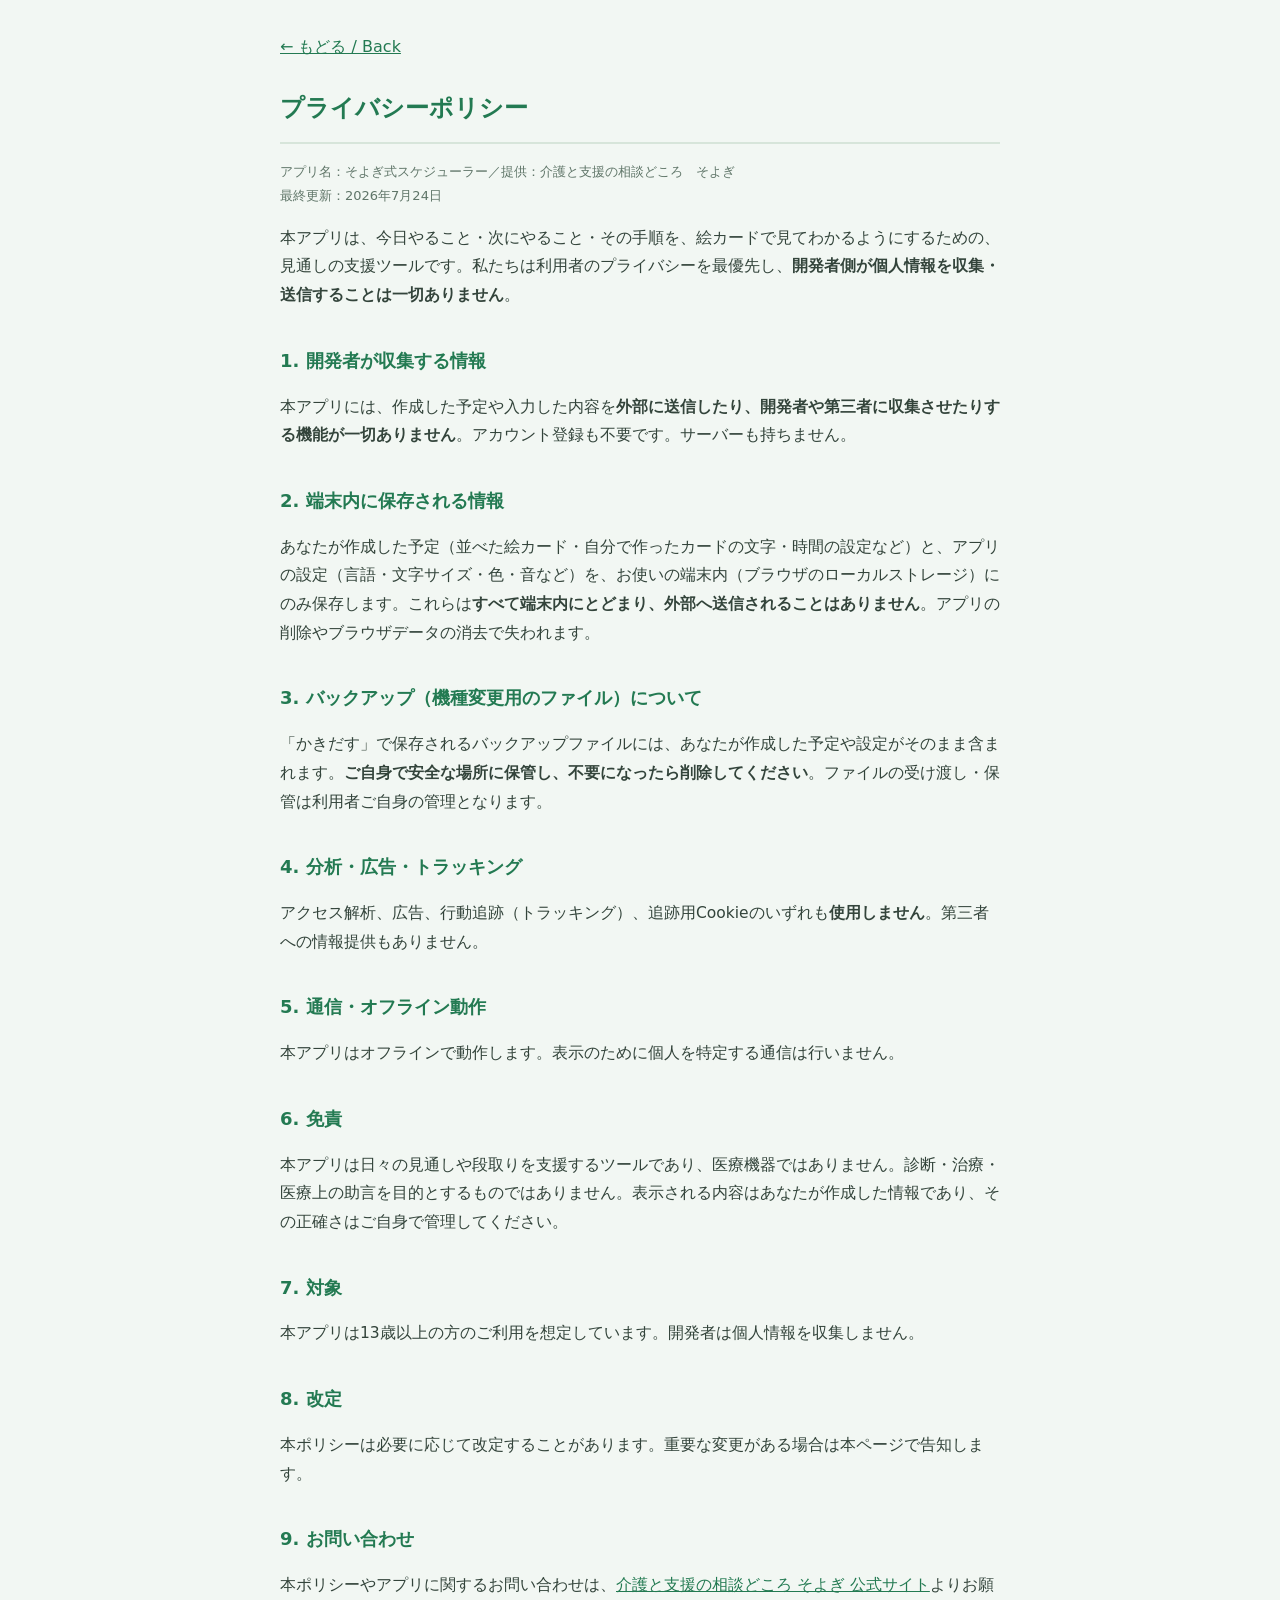
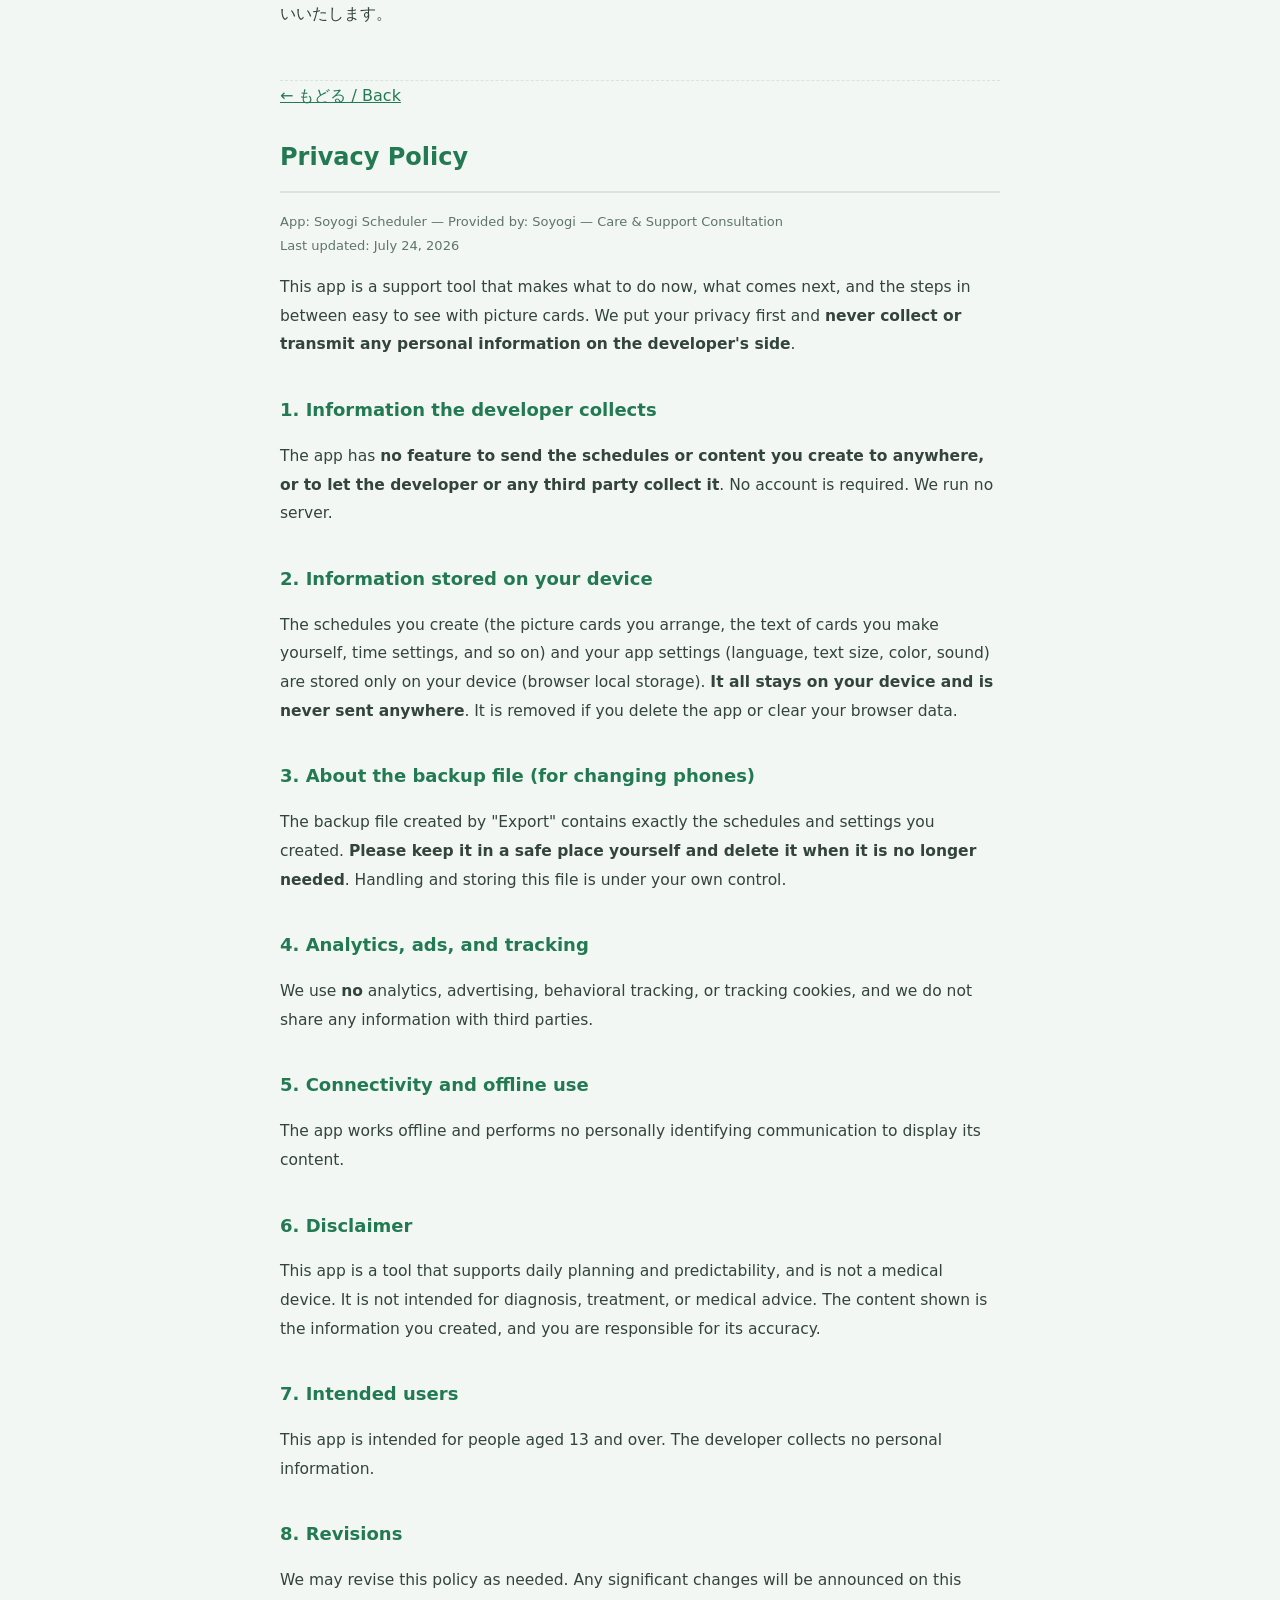
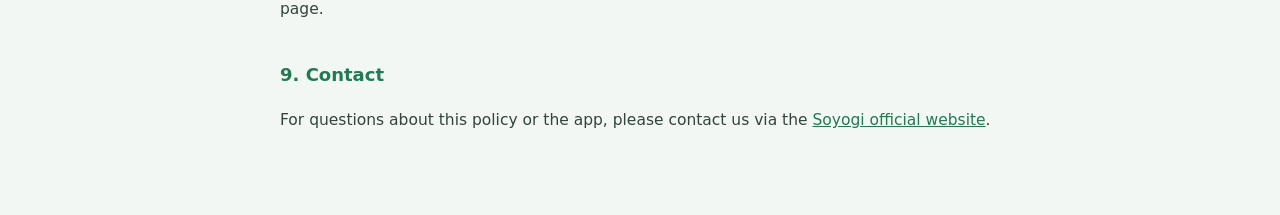
==== privacy.html @ bb0cbbb7 "web複製 初版: soyogi_scheduler_web (Vercel + Farcaster Mini App) - 本体 soyogi_scheduler から実行ファイルを複製(12言語i" ====
<!DOCTYPE html>
<html lang="ja">
<head>
<meta charset="UTF-8">
<meta name="viewport" content="width=device-width, initial-scale=1.0">
<meta name="theme-color" content="#2e9e6b">
<title>プライバシーポリシー｜そよぎ式スケジューラー</title>
<style>
  :root{ --brand:#237a52; --ink:#33443b; --soft:#5f7568; --line:#d7e5da; --bg:#f2f7f3; }
  *{box-sizing:border-box;}
  body{ margin:0; background:var(--bg); color:var(--ink);
    font-family:"Hiragino Kaku Gothic ProN","Yu Gothic UI","Noto Sans JP","Segoe UI",system-ui,sans-serif;
    line-height:1.85; }
  main{ max-width:760px; margin:0 auto; padding:32px 20px 64px; }
  h1{ font-size:24px; color:var(--brand); border-bottom:2px solid var(--line); padding-bottom:12px; }
  h2{ font-size:18px; color:var(--brand); margin-top:34px; }
  p,li{ font-size:15.5px; }
  ul{ padding-left:22px; }
  .meta{ color:var(--soft); font-size:13px; }
  .back{ display:inline-block; margin-bottom:8px; color:var(--brand); }
  .lang-sep{ margin:52px 0 0; border:0; border-top:1px dashed var(--line); }
  a{ color:var(--brand); }
</style>
</head>
<body>
<main>
  <a class="back" href="./">← もどる / Back</a>
  <h1>プライバシーポリシー</h1>
  <p class="meta">アプリ名：そよぎ式スケジューラー／提供：介護と支援の相談どころ　そよぎ<br>最終更新：2026年7月24日</p>

  <p>本アプリは、今日やること・次にやること・その手順を、絵カードで見てわかるようにするための、見通しの支援ツールです。私たちは利用者のプライバシーを最優先し、<strong>開発者側が個人情報を収集・送信することは一切ありません</strong>。</p>

  <h2>1. 開発者が収集する情報</h2>
  <p>本アプリには、作成した予定や入力した内容を<strong>外部に送信したり、開発者や第三者に収集させたりする機能が一切ありません</strong>。アカウント登録も不要です。サーバーも持ちません。</p>

  <h2>2. 端末内に保存される情報</h2>
  <p>あなたが作成した予定（並べた絵カード・自分で作ったカードの文字・時間の設定など）と、アプリの設定（言語・文字サイズ・色・音など）を、お使いの端末内（ブラウザのローカルストレージ）にのみ保存します。これらは<strong>すべて端末内にとどまり、外部へ送信されることはありません</strong>。アプリの削除やブラウザデータの消去で失われます。</p>

  <h2>3. バックアップ（機種変更用のファイル）について</h2>
  <p>「かきだす」で保存されるバックアップファイルには、あなたが作成した予定や設定がそのまま含まれます。<strong>ご自身で安全な場所に保管し、不要になったら削除してください</strong>。ファイルの受け渡し・保管は利用者ご自身の管理となります。</p>

  <h2>4. 分析・広告・トラッキング</h2>
  <p>アクセス解析、広告、行動追跡（トラッキング）、追跡用Cookieのいずれも<strong>使用しません</strong>。第三者への情報提供もありません。</p>

  <h2>5. 通信・オフライン動作</h2>
  <p>本アプリはオフラインで動作します。表示のために個人を特定する通信は行いません。</p>

  <h2>6. 免責</h2>
  <p>本アプリは日々の見通しや段取りを支援するツールであり、医療機器ではありません。診断・治療・医療上の助言を目的とするものではありません。表示される内容はあなたが作成した情報であり、その正確さはご自身で管理してください。</p>

  <h2>7. 対象</h2>
  <p>本アプリは13歳以上の方のご利用を想定しています。開発者は個人情報を収集しません。</p>

  <h2>8. 改定</h2>
  <p>本ポリシーは必要に応じて改定することがあります。重要な変更がある場合は本ページで告知します。</p>

  <h2>9. お問い合わせ</h2>
  <p>本ポリシーやアプリに関するお問い合わせは、<a href="https://soyogi.hp.peraichi.com/top" target="_blank" rel="noopener noreferrer">介護と支援の相談どころ そよぎ 公式サイト</a>よりお願いいたします。</p>

  <hr class="lang-sep">

  <a class="back" href="./">← もどる / Back</a>
  <h1>Privacy Policy</h1>
  <p class="meta">App: Soyogi Scheduler — Provided by: Soyogi — Care &amp; Support Consultation<br>Last updated: July 24, 2026</p>

  <p>This app is a support tool that makes what to do now, what comes next, and the steps in between easy to see with picture cards. We put your privacy first and <strong>never collect or transmit any personal information on the developer's side</strong>.</p>

  <h2>1. Information the developer collects</h2>
  <p>The app has <strong>no feature to send the schedules or content you create to anywhere, or to let the developer or any third party collect it</strong>. No account is required. We run no server.</p>

  <h2>2. Information stored on your device</h2>
  <p>The schedules you create (the picture cards you arrange, the text of cards you make yourself, time settings, and so on) and your app settings (language, text size, color, sound) are stored only on your device (browser local storage). <strong>It all stays on your device and is never sent anywhere</strong>. It is removed if you delete the app or clear your browser data.</p>

  <h2>3. About the backup file (for changing phones)</h2>
  <p>The backup file created by "Export" contains exactly the schedules and settings you created. <strong>Please keep it in a safe place yourself and delete it when it is no longer needed</strong>. Handling and storing this file is under your own control.</p>

  <h2>4. Analytics, ads, and tracking</h2>
  <p>We use <strong>no</strong> analytics, advertising, behavioral tracking, or tracking cookies, and we do not share any information with third parties.</p>

  <h2>5. Connectivity and offline use</h2>
  <p>The app works offline and performs no personally identifying communication to display its content.</p>

  <h2>6. Disclaimer</h2>
  <p>This app is a tool that supports daily planning and predictability, and is not a medical device. It is not intended for diagnosis, treatment, or medical advice. The content shown is the information you created, and you are responsible for its accuracy.</p>

  <h2>7. Intended users</h2>
  <p>This app is intended for people aged 13 and over. The developer collects no personal information.</p>

  <h2>8. Revisions</h2>
  <p>We may revise this policy as needed. Any significant changes will be announced on this page.</p>

  <h2>9. Contact</h2>
  <p>For questions about this policy or the app, please contact us via the <a href="https://soyogi.hp.peraichi.com/top" target="_blank" rel="noopener noreferrer">Soyogi official website</a>.</p>
</main>
</body>
</html>
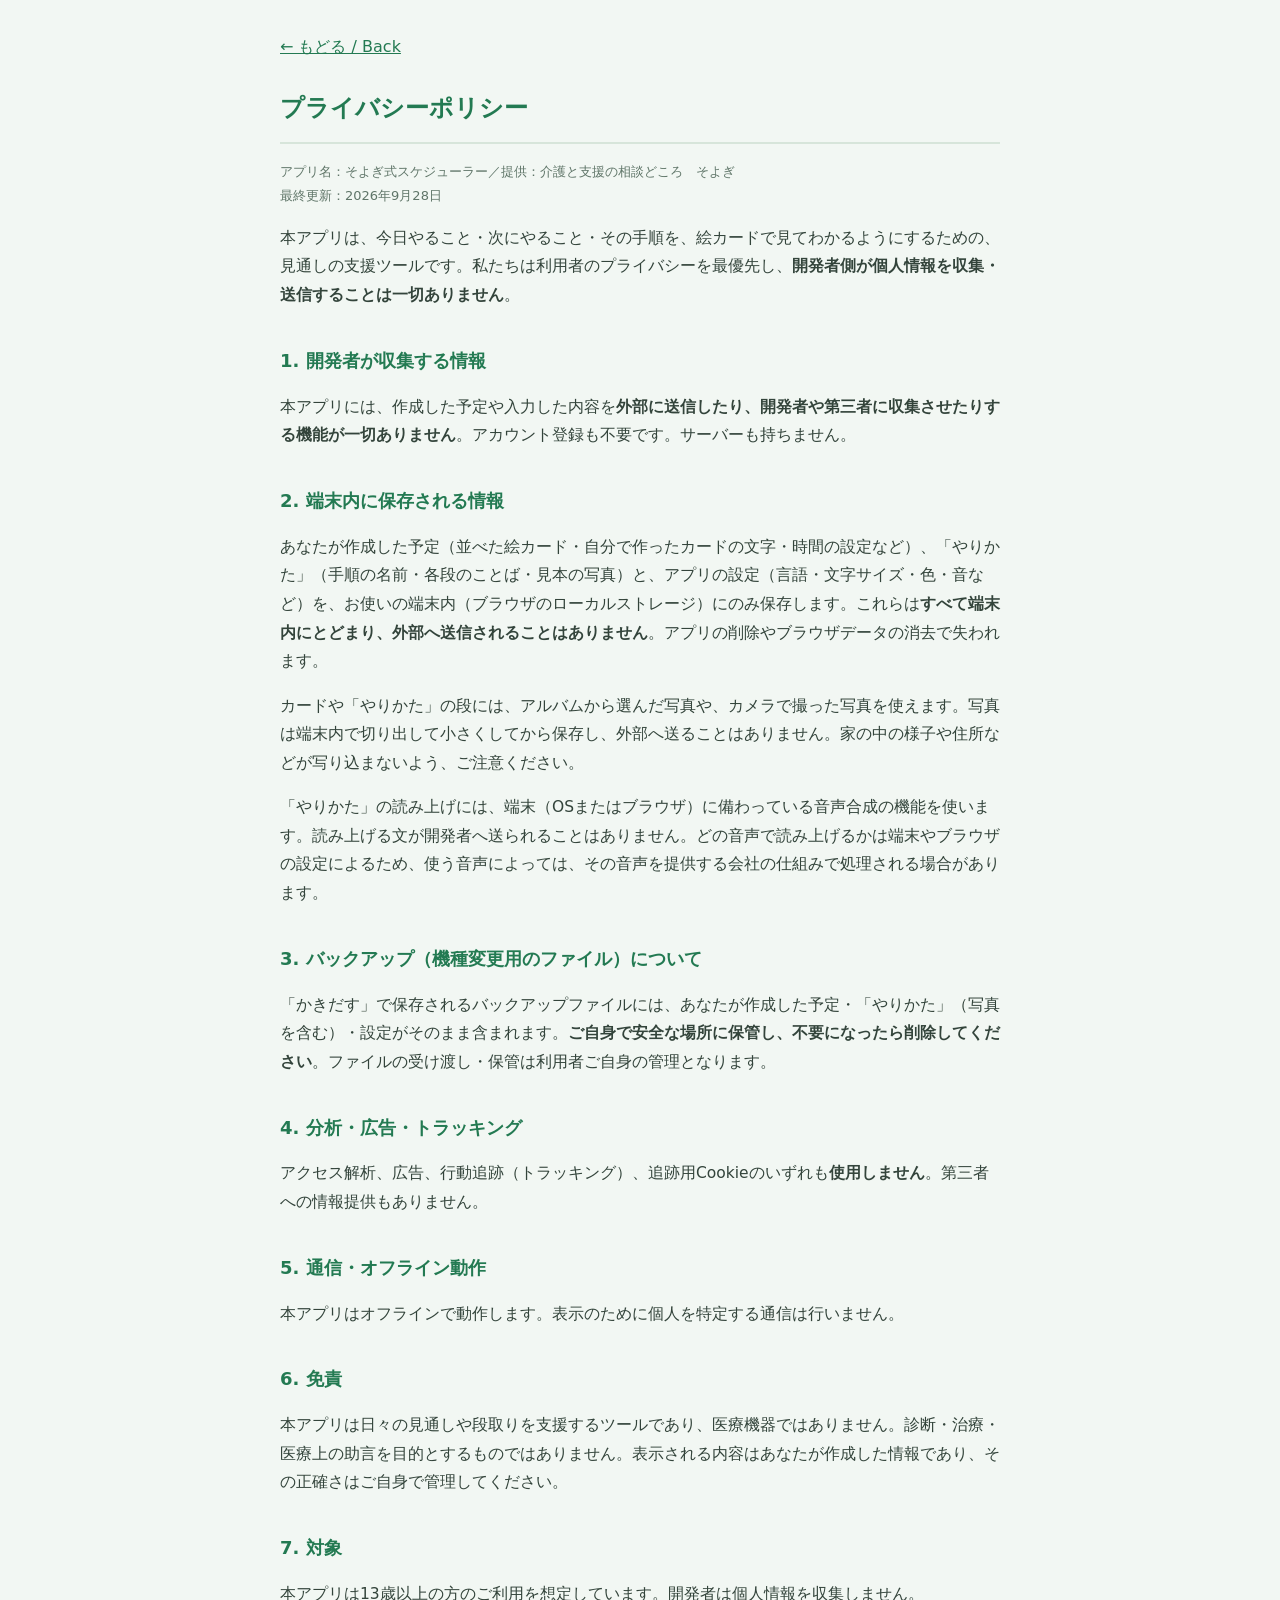
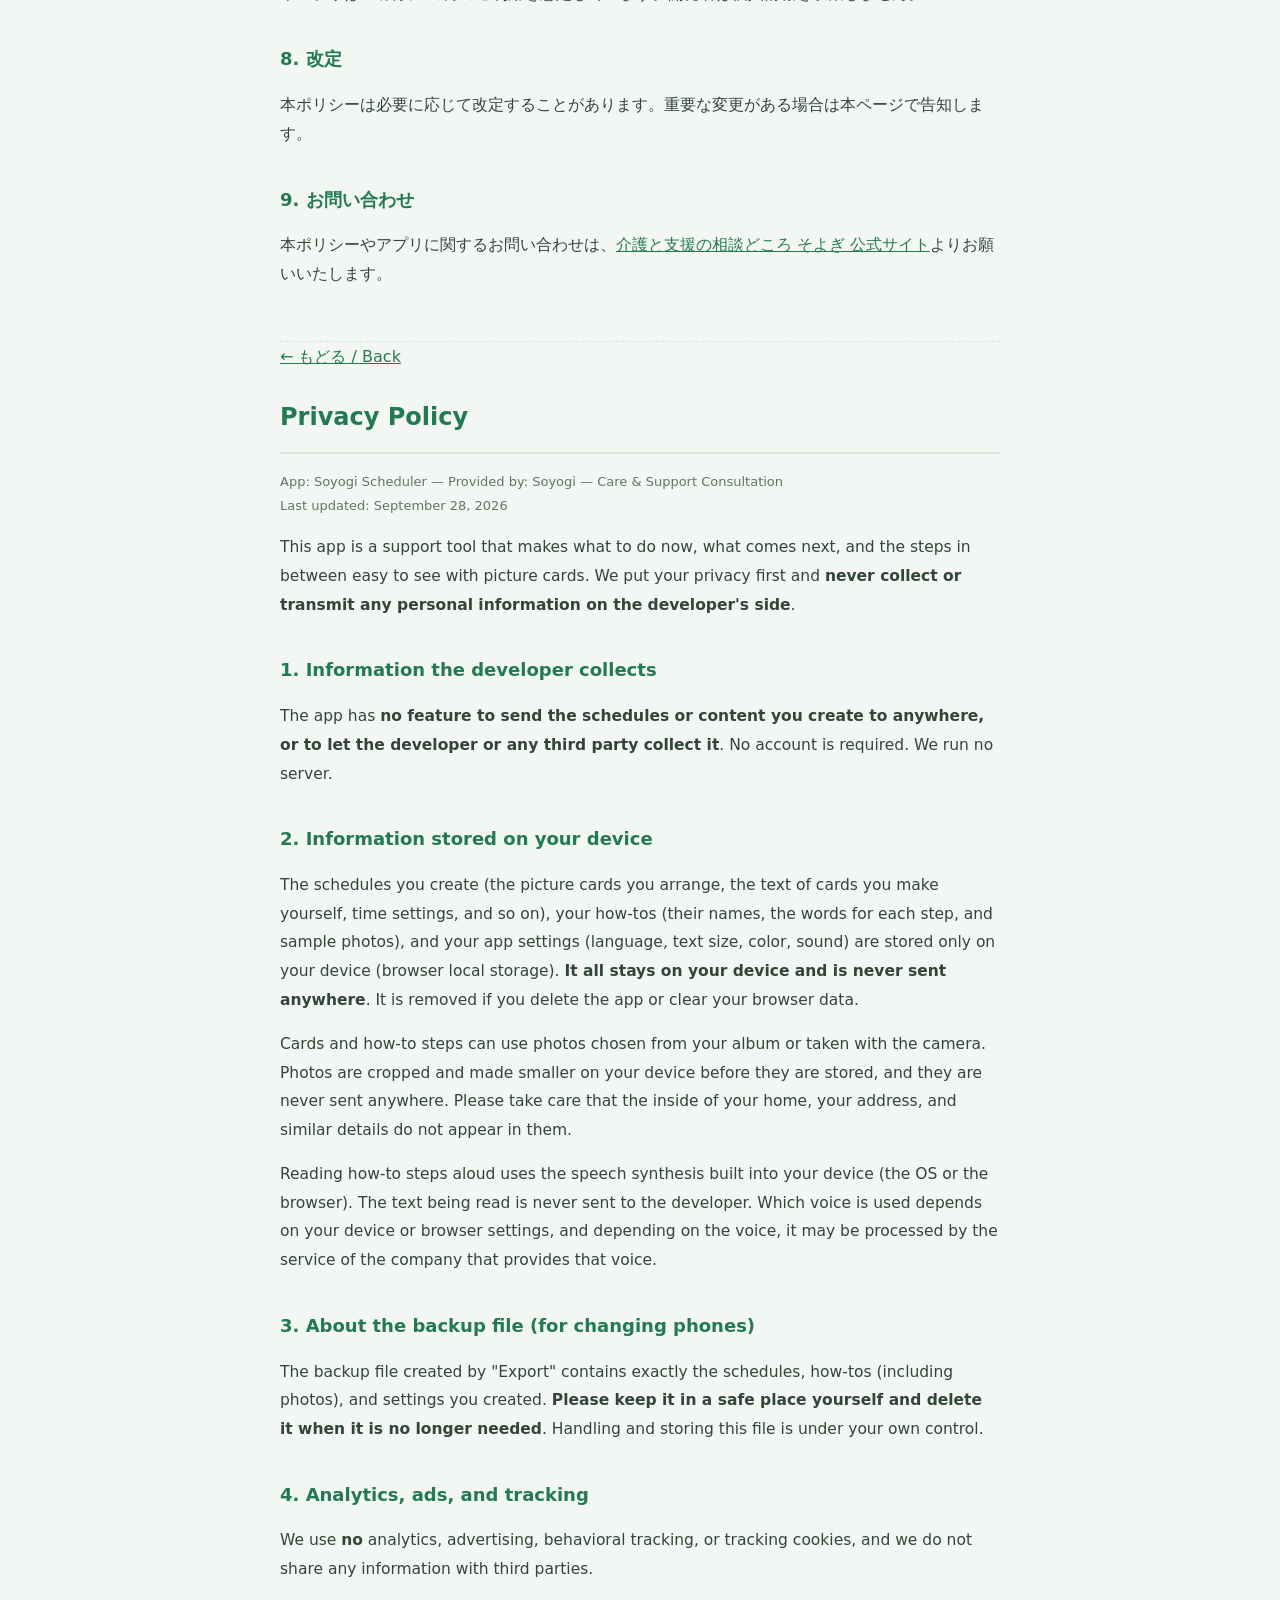
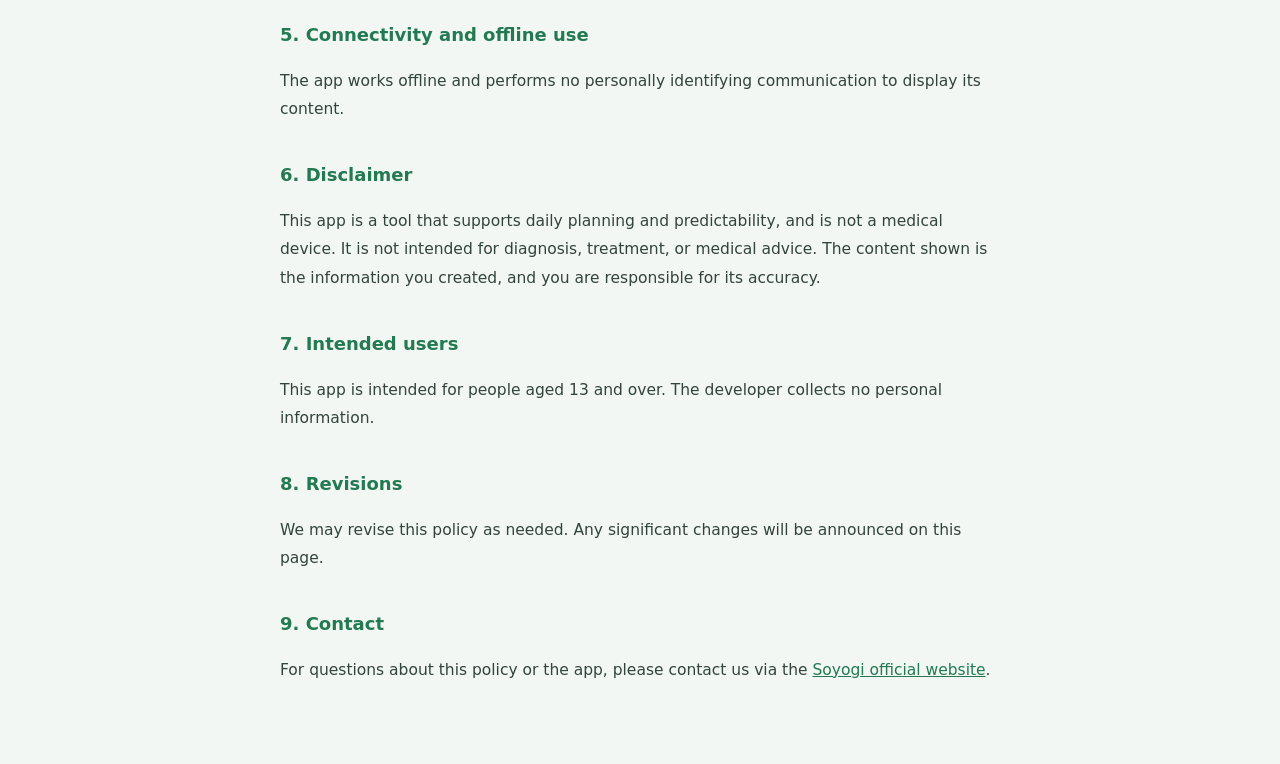
==== commit 3bdfd5c0: "v0.2.0 やりかた モード(タブ「やりかた」・12言語) - ひとつのことの手順を1だんずつ(案24)。名前をつけて いくつでも保存(sched.howto.v1・きょうの よていは上書きしない)" ====
--- a/privacy.html
+++ b/privacy.html
@@ -26,7 +26,7 @@
 <main>
   <a class="back" href="./">← もどる / Back</a>
   <h1>プライバシーポリシー</h1>
-  <p class="meta">アプリ名：そよぎ式スケジューラー／提供：介護と支援の相談どころ　そよぎ<br>最終更新：2026年7月24日</p>
+  <p class="meta">アプリ名：そよぎ式スケジューラー／提供：介護と支援の相談どころ　そよぎ<br>最終更新：2026年9月28日</p>
 
   <p>本アプリは、今日やること・次にやること・その手順を、絵カードで見てわかるようにするための、見通しの支援ツールです。私たちは利用者のプライバシーを最優先し、<strong>開発者側が個人情報を収集・送信することは一切ありません</strong>。</p>
 
@@ -34,10 +34,12 @@
   <p>本アプリには、作成した予定や入力した内容を<strong>外部に送信したり、開発者や第三者に収集させたりする機能が一切ありません</strong>。アカウント登録も不要です。サーバーも持ちません。</p>
 
   <h2>2. 端末内に保存される情報</h2>
-  <p>あなたが作成した予定（並べた絵カード・自分で作ったカードの文字・時間の設定など）と、アプリの設定（言語・文字サイズ・色・音など）を、お使いの端末内（ブラウザのローカルストレージ）にのみ保存します。これらは<strong>すべて端末内にとどまり、外部へ送信されることはありません</strong>。アプリの削除やブラウザデータの消去で失われます。</p>
+  <p>あなたが作成した予定（並べた絵カード・自分で作ったカードの文字・時間の設定など）、「やりかた」（手順の名前・各段のことば・見本の写真）と、アプリの設定（言語・文字サイズ・色・音など）を、お使いの端末内（ブラウザのローカルストレージ）にのみ保存します。これらは<strong>すべて端末内にとどまり、外部へ送信されることはありません</strong>。アプリの削除やブラウザデータの消去で失われます。</p>
+  <p>カードや「やりかた」の段には、アルバムから選んだ写真や、カメラで撮った写真を使えます。写真は端末内で切り出して小さくしてから保存し、外部へ送ることはありません。家の中の様子や住所などが写り込まないよう、ご注意ください。</p>
+  <p>「やりかた」の読み上げには、端末（OSまたはブラウザ）に備わっている音声合成の機能を使います。読み上げる文が開発者へ送られることはありません。どの音声で読み上げるかは端末やブラウザの設定によるため、使う音声によっては、その音声を提供する会社の仕組みで処理される場合があります。</p>
 
   <h2>3. バックアップ（機種変更用のファイル）について</h2>
-  <p>「かきだす」で保存されるバックアップファイルには、あなたが作成した予定や設定がそのまま含まれます。<strong>ご自身で安全な場所に保管し、不要になったら削除してください</strong>。ファイルの受け渡し・保管は利用者ご自身の管理となります。</p>
+  <p>「かきだす」で保存されるバックアップファイルには、あなたが作成した予定・「やりかた」（写真を含む）・設定がそのまま含まれます。<strong>ご自身で安全な場所に保管し、不要になったら削除してください</strong>。ファイルの受け渡し・保管は利用者ご自身の管理となります。</p>
 
   <h2>4. 分析・広告・トラッキング</h2>
   <p>アクセス解析、広告、行動追跡（トラッキング）、追跡用Cookieのいずれも<strong>使用しません</strong>。第三者への情報提供もありません。</p>
@@ -55,13 +57,13 @@
   <p>本ポリシーは必要に応じて改定することがあります。重要な変更がある場合は本ページで告知します。</p>
 
   <h2>9. お問い合わせ</h2>
-  <p>本ポリシーやアプリに関するお問い合わせは、<a href="https://soyogi.hp.peraichi.com/top" target="_blank" rel="noopener noreferrer">介護と支援の相談どころ そよぎ 公式サイト</a>よりお願いいたします。</p>
+  <p>本ポリシーやアプリに関するお問い合わせは、<a href="https://soudansoyogi.com/" target="_blank" rel="noopener noreferrer">介護と支援の相談どころ そよぎ 公式サイト</a>よりお願いいたします。</p>
 
   <hr class="lang-sep">
 
   <a class="back" href="./">← もどる / Back</a>
   <h1>Privacy Policy</h1>
-  <p class="meta">App: Soyogi Scheduler — Provided by: Soyogi — Care &amp; Support Consultation<br>Last updated: July 24, 2026</p>
+  <p class="meta">App: Soyogi Scheduler — Provided by: Soyogi — Care &amp; Support Consultation<br>Last updated: September 28, 2026</p>
 
   <p>This app is a support tool that makes what to do now, what comes next, and the steps in between easy to see with picture cards. We put your privacy first and <strong>never collect or transmit any personal information on the developer's side</strong>.</p>
 
@@ -69,10 +71,12 @@
   <p>The app has <strong>no feature to send the schedules or content you create to anywhere, or to let the developer or any third party collect it</strong>. No account is required. We run no server.</p>
 
   <h2>2. Information stored on your device</h2>
-  <p>The schedules you create (the picture cards you arrange, the text of cards you make yourself, time settings, and so on) and your app settings (language, text size, color, sound) are stored only on your device (browser local storage). <strong>It all stays on your device and is never sent anywhere</strong>. It is removed if you delete the app or clear your browser data.</p>
+  <p>The schedules you create (the picture cards you arrange, the text of cards you make yourself, time settings, and so on), your how-tos (their names, the words for each step, and sample photos), and your app settings (language, text size, color, sound) are stored only on your device (browser local storage). <strong>It all stays on your device and is never sent anywhere</strong>. It is removed if you delete the app or clear your browser data.</p>
+  <p>Cards and how-to steps can use photos chosen from your album or taken with the camera. Photos are cropped and made smaller on your device before they are stored, and they are never sent anywhere. Please take care that the inside of your home, your address, and similar details do not appear in them.</p>
+  <p>Reading how-to steps aloud uses the speech synthesis built into your device (the OS or the browser). The text being read is never sent to the developer. Which voice is used depends on your device or browser settings, and depending on the voice, it may be processed by the service of the company that provides that voice.</p>
 
   <h2>3. About the backup file (for changing phones)</h2>
-  <p>The backup file created by "Export" contains exactly the schedules and settings you created. <strong>Please keep it in a safe place yourself and delete it when it is no longer needed</strong>. Handling and storing this file is under your own control.</p>
+  <p>The backup file created by "Export" contains exactly the schedules, how-tos (including photos), and settings you created. <strong>Please keep it in a safe place yourself and delete it when it is no longer needed</strong>. Handling and storing this file is under your own control.</p>
 
   <h2>4. Analytics, ads, and tracking</h2>
   <p>We use <strong>no</strong> analytics, advertising, behavioral tracking, or tracking cookies, and we do not share any information with third parties.</p>
@@ -90,7 +94,7 @@
   <p>We may revise this policy as needed. Any significant changes will be announced on this page.</p>
 
   <h2>9. Contact</h2>
-  <p>For questions about this policy or the app, please contact us via the <a href="https://soyogi.hp.peraichi.com/top" target="_blank" rel="noopener noreferrer">Soyogi official website</a>.</p>
+  <p>For questions about this policy or the app, please contact us via the <a href="https://soudansoyogi.com/" target="_blank" rel="noopener noreferrer">Soyogi official website</a>.</p>
 </main>
 </body>
 </html>
